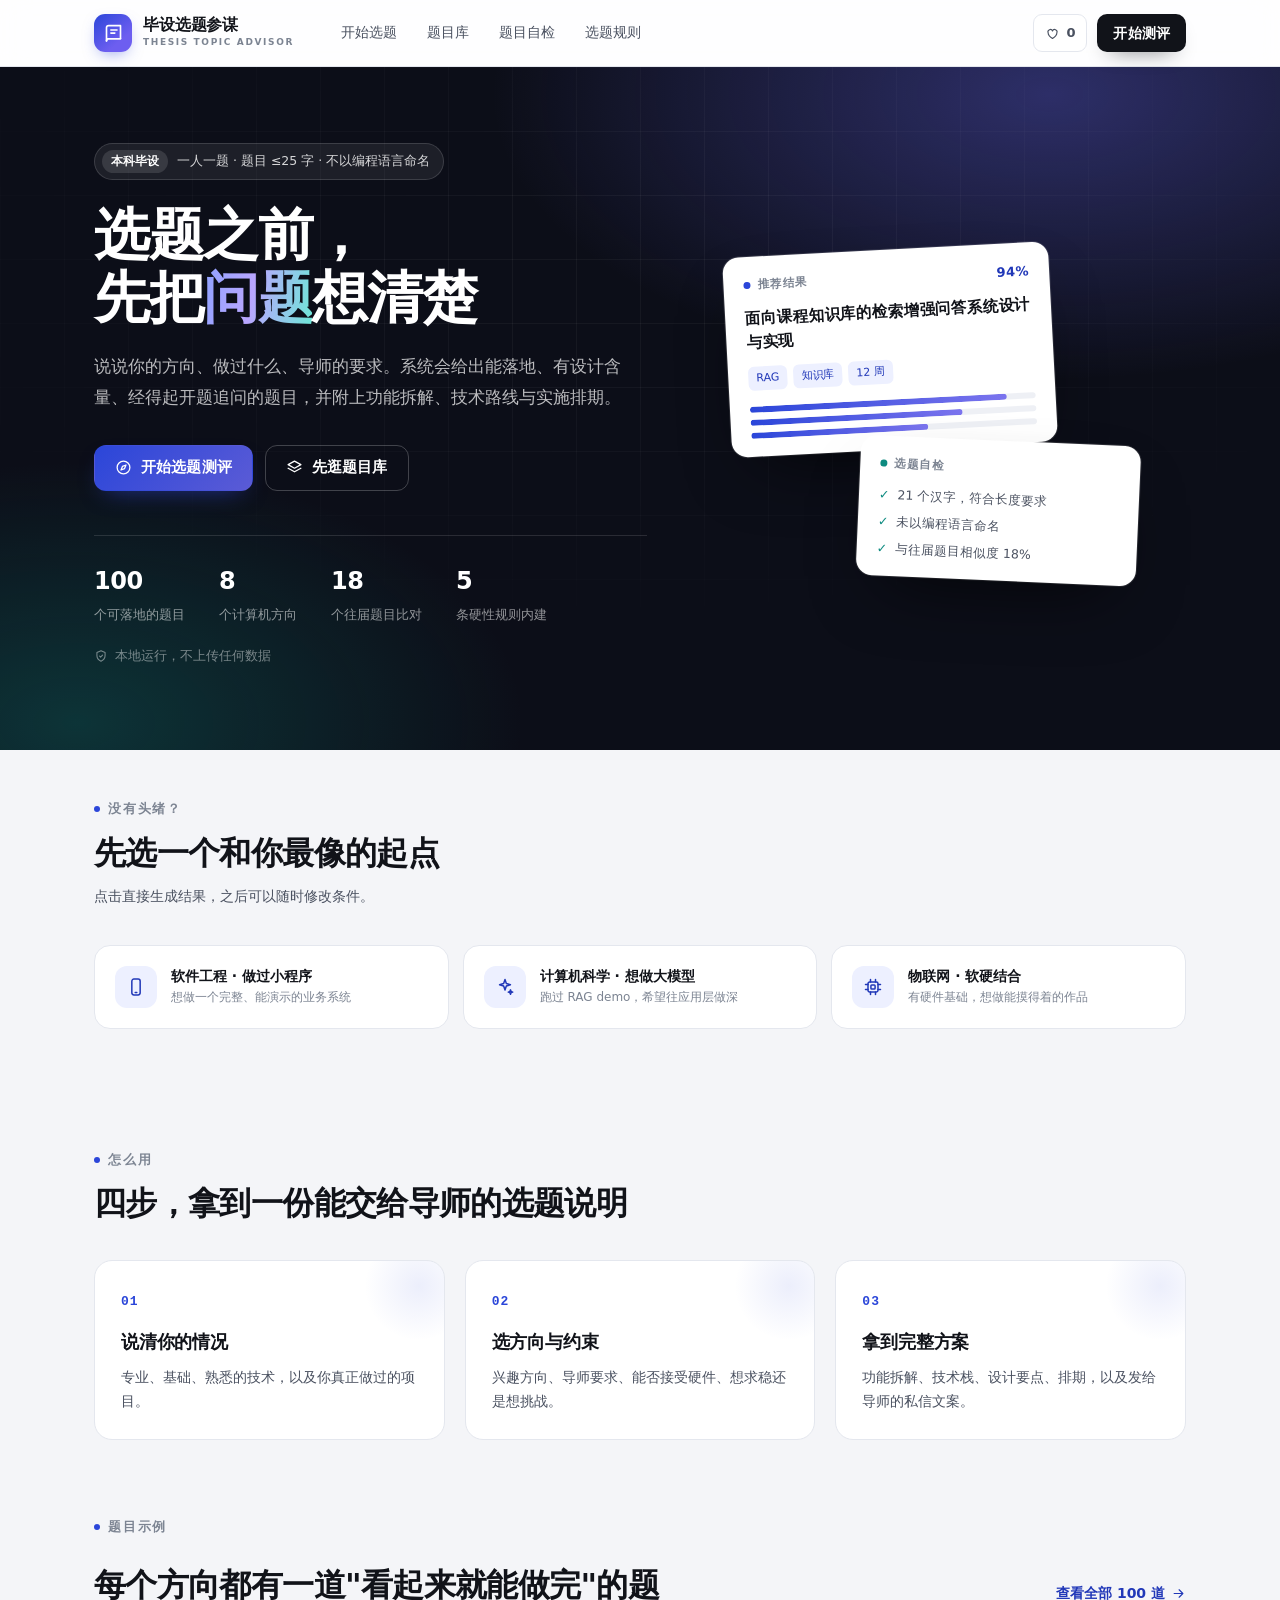
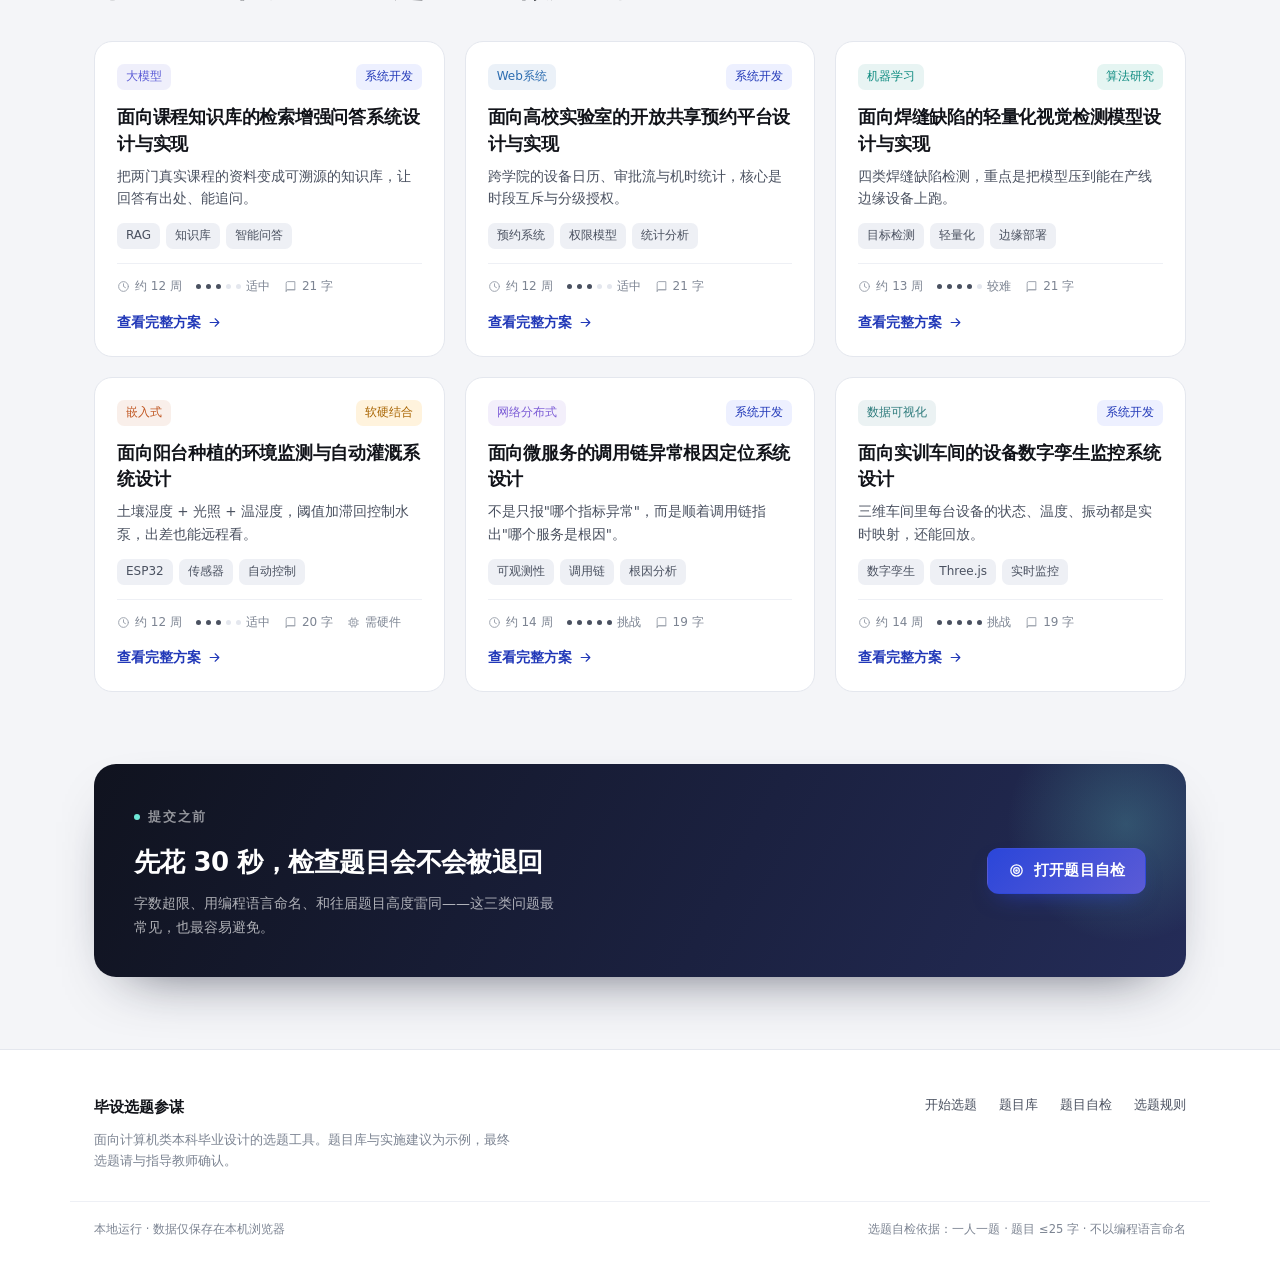
==== index.html @ 9910129a "feat: 毕设选题参谋 — 100 道题库、匹配测评、题目自检与方案导出" ====
<!DOCTYPE html>
<html lang="zh-CN">
<head>
<meta charset="utf-8">
<meta name="viewport" content="width=device-width, initial-scale=1, viewport-fit=cover">
<title>毕设选题参谋 · 计算机类本科毕业设计选题推荐</title>
<meta name="description" content="根据专业基础、兴趣方向和导师约束，为计算机类本科生推荐符合学院规范的毕业设计题目，附功能设计、技术栈、实施计划与导师沟通文案。">
<meta name="theme-color" content="#0d0f1a">
<link rel="icon" href="assets/icon.svg" type="image/svg+xml">
<link rel="manifest" href="manifest.webmanifest">
<link rel="stylesheet" href="assets/style.css">
</head>
<body>
<a class="skip-link" href="#app">跳到主要内容</a>

<header class="nav" id="nav">
  <div class="container nav-inner">
    <a class="brand" href="#/home" aria-label="毕设选题参谋 首页">
      <span class="brand-mark" aria-hidden="true">
        <svg viewBox="0 0 24 24" fill="none" stroke="currentColor" stroke-width="1.9" stroke-linecap="round" stroke-linejoin="round">
          <path d="M4 5.5A2.5 2.5 0 0 1 6.5 3H20v15H6.5A2.5 2.5 0 0 0 4 20.5z"/>
          <path d="M4 20.5A2.5 2.5 0 0 1 6.5 18H20"/>
          <path d="M9 8h7M9 11.5h4.5"/>
        </svg>
      </span>
      <span class="brand-text">
        <strong>毕设选题参谋</strong>
        <small>THESIS TOPIC ADVISOR</small>
      </span>
    </a>

    <nav class="nav-links" aria-label="主导航">
      <a class="nav-link" href="#/match" data-nav="match">开始选题</a>
      <a class="nav-link" href="#/library" data-nav="library">题目库</a>
      <a class="nav-link" href="#/check" data-nav="check">题目自检</a>
      <a class="nav-link" href="#/guide" data-nav="guide">选题规则</a>
    </nav>

    <div class="nav-actions">
      <a class="nav-saved" href="#/saved" data-nav="saved" aria-label="我的收藏">
        <svg viewBox="0 0 24 24" fill="none" stroke="currentColor" stroke-width="1.8" stroke-linecap="round" stroke-linejoin="round" aria-hidden="true"><path d="M12 20s-7-4.4-7-9.3A3.7 3.7 0 0 1 12 8a3.7 3.7 0 0 1 7 2.7C19 15.6 12 20 12 20z"/></svg>
        <span id="saved-count">0</span>
      </a>
      <a class="btn btn-primary btn-sm nav-cta" href="#/match">开始测评</a>
    </div>
  </div>
</header>

<main id="app" tabindex="-1"></main>

<footer class="footer">
  <div class="container footer-inner">
    <div class="footer-brand">
      <strong>毕设选题参谋</strong>
      <p>面向计算机类本科毕业设计的选题工具。题目库与实施建议为示例，最终选题请与指导教师确认。</p>
    </div>
    <div class="footer-links">
      <a href="#/match">开始选题</a>
      <a href="#/library">题目库</a>
      <a href="#/check">题目自检</a>
      <a href="#/guide">选题规则</a>
    </div>
  </div>
  <div class="container footer-bottom">
    <span>本地运行 · 数据仅保存在本机浏览器</span>
    <span>选题自检依据：一人一题 · 题目 ≤25 字 · 不以编程语言命名</span>
  </div>
</footer>

<div id="modal-root"></div>
<div id="toast" class="toast" role="status" aria-live="polite"></div>

<noscript><div class="noscript">需要启用 JavaScript 才能使用选题测评功能。</div></noscript>

<script src="assets/data/core.js"></script>
<script src="assets/data/topics-llm-ai.js"></script>
<script src="assets/data/topics-web-mobile.js"></script>
<script src="assets/data/topics-net-iot.js"></script>
<script src="assets/data/topics-sec-data.js"></script>
<script src="assets/data/topics-llm-ai-2.js"></script>
<script src="assets/data/topics-web-mobile-2.js"></script>
<script src="assets/data/topics-net-iot-2.js"></script>
<script src="assets/data/topics-sec-data-2.js"></script>
<script src="assets/app.js"></script>
</body>
</html>
---- assets/style.css ----
/* =========================================================
   毕设选题参谋 — 视觉样式
   ========================================================= */

:root{
  --bg:#f4f5f8;
  --bg-2:#eceef4;
  --card:#ffffff;
  --ink:#111319;
  --ink-2:#4a5160;
  --ink-3:#7c8492;
  --line:#e4e7ee;
  --line-2:#eef0f5;

  --brand:#2b46d9;
  --brand-2:#5b5bd6;
  --brand-ink:#2138b8;
  --brand-soft:#edf0ff;

  --teal:#0e8b80;
  --teal-soft:#e5f5f2;
  --amber:#a86400;
  --amber-soft:#fff3dd;
  --danger:#bd3a2f;
  --danger-soft:#fdeceb;

  --radius:18px;
  --radius-sm:12px;
  --shadow-sm:0 1px 2px rgba(16,24,40,.05);
  --shadow:0 1px 2px rgba(16,24,40,.04), 0 12px 32px -18px rgba(16,24,40,.28);
  --shadow-lg:0 24px 60px -28px rgba(16,24,40,.42);

  --max:1140px;
  --nav-h:66px;

  --font:"Microsoft YaHei","PingFang SC","Hiragino Sans GB","Source Han Sans SC","Noto Sans CJK SC",system-ui,-apple-system,"Segoe UI",sans-serif;
  --mono:"JetBrains Mono","Cascadia Code",Consolas,"Courier New",monospace;
}

*,*::before,*::after{box-sizing:border-box}
html{-webkit-text-size-adjust:100%}
body{
  margin:0;
  font-family:var(--font);
  font-size:16px;
  line-height:1.65;
  color:var(--ink);
  background:var(--bg);
  -webkit-font-smoothing:antialiased;
}
body.modal-open{overflow:hidden}
h1,h2,h3,h4,p,ul,ol,figure{margin:0}
ul,ol{padding:0;list-style:none}
a{color:inherit;text-decoration:none}
button,input,select,textarea{font:inherit;color:inherit}
button{cursor:pointer;background:none;border:0;padding:0}
img,svg{display:block}
::selection{background:#c9d2ff;color:#101432}

.container{width:100%;max-width:var(--max);margin:0 auto;padding:0 24px}
.skip-link{
  position:absolute;left:-9999px;top:0;z-index:200;
  background:var(--ink);color:#fff;padding:10px 16px;border-radius:0 0 10px 0;
}
.skip-link:focus{left:0}
:focus-visible{outline:2px solid var(--brand);outline-offset:3px;border-radius:6px}

/* ---------- 文本与通用块 ---------- */
.eyebrow{
  display:inline-flex;align-items:center;gap:8px;
  font-size:12.5px;font-weight:600;letter-spacing:.14em;text-transform:uppercase;
  color:var(--ink-3);
}
.eyebrow .dot{width:6px;height:6px;border-radius:50%;background:var(--brand)}
h1.display{
  font-size:clamp(34px,4.6vw,56px);
  line-height:1.12;letter-spacing:-.025em;font-weight:800;
}
h2.section-title{
  font-size:clamp(24px,2.6vw,32px);
  line-height:1.24;letter-spacing:-.02em;font-weight:750;
}
.lead{font-size:17px;line-height:1.75;color:var(--ink-2)}
.muted{color:var(--ink-3)}
.small{font-size:13.5px}
.tnum{font-variant-numeric:tabular-nums}

.section{padding:72px 0}
.section.tight{padding:44px 0}
.section-head{max-width:680px;margin-bottom:36px}
.section-head .eyebrow{margin-bottom:14px}
.section-head .lead{margin-top:12px}
.section-head.center{max-width:720px;margin-left:auto;margin-right:auto;text-align:center}

/* ---------- 导航 ---------- */
.nav{
  position:sticky;top:0;z-index:100;
  background:rgba(255,255,255,.86);
  backdrop-filter:saturate(180%) blur(14px);
  -webkit-backdrop-filter:saturate(180%) blur(14px);
  border-bottom:1px solid var(--line);
}
.nav-inner{height:var(--nav-h);display:flex;align-items:center;gap:28px}
.brand{display:flex;align-items:center;gap:11px;flex:none}
.brand-mark{
  width:38px;height:38px;border-radius:11px;display:grid;place-items:center;
  background:linear-gradient(140deg,#2b46d9,#6d5ef0 70%);color:#fff;
  box-shadow:0 6px 16px -6px rgba(43,70,217,.55);
}
.brand-mark svg{width:21px;height:21px}
.brand-text strong{display:block;font-size:15.5px;letter-spacing:-.01em;line-height:1.2}
.brand-text small{display:block;font-size:9px;letter-spacing:.18em;color:var(--ink-3);font-weight:600}
.nav-links{display:flex;align-items:center;gap:4px;margin-left:6px}
.nav-link{
  padding:8px 13px;border-radius:9px;font-size:14px;font-weight:500;color:var(--ink-2);
  transition:background .18s,color .18s;
}
.nav-link:hover{background:var(--line-2);color:var(--ink)}
.nav-link.active{color:var(--brand-ink);background:var(--brand-soft);font-weight:600}
.nav-actions{margin-left:auto;display:flex;align-items:center;gap:10px}
.nav-saved{
  display:inline-flex;align-items:center;gap:6px;padding:7px 11px;border-radius:9px;
  font-size:13px;color:var(--ink-2);border:1px solid var(--line);background:#fff;
}
.nav-saved svg{width:15px;height:15px}
.nav-saved:hover{border-color:#cfd5e2;color:var(--ink)}
.nav-saved #saved-count{font-weight:600;font-variant-numeric:tabular-nums}

/* ---------- 按钮 ---------- */
.btn{
  display:inline-flex;align-items:center;justify-content:center;gap:9px;
  height:46px;padding:0 20px;border-radius:12px;
  font-size:14.5px;font-weight:600;letter-spacing:.01em;
  transition:transform .16s,box-shadow .2s,background .2s,border-color .2s,color .2s;
  white-space:nowrap;border:1px solid transparent;
}
.btn svg{width:17px;height:17px;flex:none}
.btn-primary{background:var(--ink);color:#fff;box-shadow:0 10px 22px -14px rgba(17,19,25,.9)}
.btn-primary:hover{background:#000;transform:translateY(-1px);box-shadow:0 14px 26px -14px rgba(17,19,25,.85)}
.btn-brand{background:linear-gradient(135deg,#2b46d9,#5b5bd6);color:#fff;box-shadow:0 10px 24px -12px rgba(43,70,217,.7)}
.btn-brand:hover{transform:translateY(-1px);box-shadow:0 16px 30px -14px rgba(43,70,217,.75)}
.btn-ghost{background:#fff;border-color:var(--line);color:var(--ink)}
.btn-ghost:hover{border-color:#c9cfdd;box-shadow:var(--shadow-sm)}
.btn-quiet{background:var(--line-2);color:var(--ink-2)}
.btn-quiet:hover{background:#e3e6ee;color:var(--ink)}
.btn-sm{height:38px;padding:0 15px;font-size:13.5px;border-radius:10px}
.btn-block{width:100%}
.btn[disabled]{opacity:.45;pointer-events:none}
.btn-on-dark{background:rgba(255,255,255,.1);color:#fff;border-color:rgba(255,255,255,.2)}
.btn-on-dark:hover{background:rgba(255,255,255,.18)}

.link-arrow{display:inline-flex;align-items:center;gap:6px;font-size:14px;font-weight:600;color:var(--brand-ink)}
.link-arrow svg{width:15px;height:15px;transition:transform .18s}
.link-arrow:hover svg{transform:translateX(3px)}

/* ---------- 标签 / 徽章 ---------- */
.tag{
  display:inline-flex;align-items:center;gap:5px;
  padding:3px 9px;border-radius:7px;font-size:12px;font-weight:500;
  background:var(--line-2);color:var(--ink-2);white-space:nowrap;
}
.tag-brand{background:var(--brand-soft);color:var(--brand-ink)}
.tag-teal{background:var(--teal-soft);color:var(--teal)}
.tag-amber{background:var(--amber-soft);color:var(--amber)}
.tag-danger{background:var(--danger-soft);color:var(--danger)}
.tag-outline{background:#fff;border:1px solid var(--line);color:var(--ink-2)}
.tag-lg{padding:5px 11px;font-size:12.5px;border-radius:8px}

.chip{
  display:inline-flex;align-items:center;gap:7px;
  padding:9px 14px;border-radius:11px;border:1px solid var(--line);
  background:#fff;font-size:14px;color:var(--ink-2);
  transition:all .16s;cursor:pointer;user-select:none;
}
.chip:hover{border-color:#c4cbdb;color:var(--ink);transform:translateY(-1px)}
.chip.active{border-color:var(--brand);background:var(--brand-soft);color:var(--brand-ink);font-weight:600;box-shadow:0 0 0 3px rgba(43,70,217,.08)}
.chip .mini{font-size:11.5px;color:var(--ink-3);font-weight:400}
.chip.active .mini{color:var(--brand-2)}
.chips{display:flex;flex-wrap:wrap;gap:9px}

/* ---------- 首页 Hero ---------- */
.hero{
  position:relative;overflow:hidden;color:#fff;
  background:
    radial-gradient(900px 460px at 82% 4%,rgba(91,91,214,.42),transparent 62%),
    radial-gradient(720px 420px at 6% 96%,rgba(14,139,128,.30),transparent 62%),
    #0c0e18;
  padding:76px 0 84px;
}
.hero::before{
  content:"";position:absolute;inset:0;pointer-events:none;
  background-image:linear-gradient(rgba(255,255,255,.045) 1px,transparent 1px),linear-gradient(90deg,rgba(255,255,255,.045) 1px,transparent 1px);
  background-size:64px 64px;
  mask-image:radial-gradient(ellipse 80% 70% at 50% 30%,#000 20%,transparent 78%);
  -webkit-mask-image:radial-gradient(ellipse 80% 70% at 50% 30%,#000 20%,transparent 78%);
}
.hero .container{position:relative;z-index:1}
.hero-grid{display:grid;grid-template-columns:1.06fr .94fr;gap:48px;align-items:center}
.hero-badge{
  display:inline-flex;align-items:center;gap:9px;
  padding:6px 13px 6px 7px;border-radius:999px;
  background:rgba(255,255,255,.07);border:1px solid rgba(255,255,255,.14);
  font-size:12.5px;color:rgba(255,255,255,.82);margin-bottom:24px;
}
.hero-badge b{
  display:inline-flex;align-items:center;gap:5px;
  background:rgba(255,255,255,.12);border-radius:999px;padding:2px 9px;
  font-size:11.5px;font-weight:600;color:#fff;
}
.hero h1{color:#fff;max-width:14em}
.hero h1 .grad{
  background:linear-gradient(100deg,#8fa2ff,#b9a6ff 45%,#6ee7d7);
  -webkit-background-clip:text;background-clip:text;color:transparent;
}
.hero-sub{margin-top:22px;font-size:17px;line-height:1.8;color:rgba(255,255,255,.72);max-width:33em}
.hero-actions{display:flex;flex-wrap:wrap;gap:12px;margin-top:32px}
.hero-actions .btn-ghost{background:transparent;border-color:rgba(255,255,255,.22);color:#fff}
.hero-actions .btn-ghost:hover{background:rgba(255,255,255,.08);border-color:rgba(255,255,255,.34)}
.hero-stats{
  display:flex;flex-wrap:wrap;gap:34px;margin-top:44px;
  padding-top:26px;border-top:1px solid rgba(255,255,255,.12);
}
.hero-stat b{display:block;font-size:24px;font-weight:750;letter-spacing:-.02em;font-variant-numeric:tabular-nums}
.hero-stat span{font-size:12.5px;color:rgba(255,255,255,.55)}
.hero-note{margin-top:18px;font-size:12.5px;color:rgba(255,255,255,.45);display:flex;align-items:center;gap:7px}
.hero-note svg{width:14px;height:14px}

/* Hero 右侧浮动卡 */
.hero-art{position:relative;min-height:400px;display:flex;align-items:center;justify-content:center}
.float-card{
  position:absolute;background:#fff;color:var(--ink);border-radius:16px;
  box-shadow:0 30px 70px -30px rgba(0,0,0,.75),0 0 0 1px rgba(255,255,255,.12);
  padding:18px 20px;
}
.fc-1{width:326px;transform:rotate(-3deg) translate(-48px,-58px);animation:floatA 9s ease-in-out infinite}
.fc-2{width:280px;transform:rotate(2.5deg) translate(62px,104px);animation:floatB 11s ease-in-out infinite}
.fc-head{display:flex;align-items:center;gap:7px;font-size:11.5px;color:var(--ink-3);font-weight:600;letter-spacing:.04em}
.fc-head .dot{width:7px;height:7px;border-radius:50%;background:var(--brand)}
.fc-head .dot.teal{background:var(--teal)}
.fc-head b{margin-left:auto;color:var(--brand-ink);font-size:13px}
.fc-title{margin-top:12px;font-size:15.5px;font-weight:700;line-height:1.5;letter-spacing:-.01em}
.fc-tags{display:flex;gap:6px;margin-top:12px}
.fc-tags span{font-size:11px;padding:3px 8px;border-radius:6px;background:var(--brand-soft);color:var(--brand-ink);font-weight:500}
.fc-bars{display:flex;flex-direction:column;gap:7px;margin-top:16px}
.fc-bars i{display:block;height:6px;border-radius:99px;background:var(--line-2);position:relative;overflow:hidden}
.fc-bars i::after{content:"";position:absolute;inset:0;width:var(--w);border-radius:99px;background:linear-gradient(90deg,#2b46d9,#7b74ee)}
.fc-checks{display:flex;flex-direction:column;gap:9px;margin-top:13px;font-size:12.5px;color:var(--ink-2)}
.fc-checks li{display:flex;gap:8px;align-items:flex-start;line-height:1.45}
.fc-checks li::before{content:"✓";color:var(--teal);font-weight:800;flex:none}
@keyframes floatA{0%,100%{transform:rotate(-3deg) translate(-48px,-58px)}50%{transform:rotate(-2deg) translate(-48px,-68px)}}
@keyframes floatB{0%,100%{transform:rotate(2.5deg) translate(62px,104px)}50%{transform:rotate(1.6deg) translate(62px,94px)}}

/* ---------- 首页三步 ---------- */
.steps-3{display:grid;grid-template-columns:repeat(3,1fr);gap:20px}
.step-card{
  background:var(--card);border:1px solid var(--line);border-radius:var(--radius);
  padding:26px;position:relative;overflow:hidden;
}
.step-num{
  font-family:var(--mono);font-size:13px;font-weight:700;color:var(--brand);
  letter-spacing:.08em;
}
.step-card h3{margin-top:14px;font-size:18px;letter-spacing:-.01em}
.step-card p{margin-top:9px;font-size:14px;color:var(--ink-2);line-height:1.7}
.step-card::after{
  content:"";position:absolute;right:-30px;top:-30px;width:110px;height:110px;border-radius:50%;
  background:radial-gradient(circle,rgba(43,70,217,.09),transparent 70%);
}

/* ---------- 题目卡 ---------- */
.grid{display:grid;gap:20px}
.grid-2{grid-template-columns:repeat(2,1fr)}
.grid-3{grid-template-columns:repeat(3,1fr)}
.grid-4{grid-template-columns:repeat(4,1fr)}

.topic-card{
  background:var(--card);border:1px solid var(--line);border-radius:var(--radius);
  padding:22px;display:flex;flex-direction:column;gap:0;
  transition:transform .2s,box-shadow .22s,border-color .22s;position:relative;
}
.topic-card:hover{transform:translateY(-3px);box-shadow:var(--shadow);border-color:#d3d9e6}
.tc-top{display:flex;align-items:center;gap:8px;margin-bottom:14px}
.tc-top .spacer{margin-left:auto}
.match-ring{position:relative;width:46px;height:46px;flex:none}
.match-ring svg{width:46px;height:46px;transform:rotate(-90deg)}
.match-ring .track{fill:none;stroke:var(--line);stroke-width:4}
.match-ring .bar{fill:none;stroke:url(#ringGrad);stroke-width:4;stroke-linecap:round;transition:stroke-dashoffset .8s ease}
.match-ring b{
  position:absolute;inset:0;display:grid;place-items:center;
  font-size:12px;font-weight:750;color:var(--brand-ink);font-variant-numeric:tabular-nums;
}
.match-ring.small{width:38px;height:38px}
.match-ring.small svg{width:38px;height:38px}
.match-ring.small b{font-size:10.5px}
.tc-title{font-size:17.5px;line-height:1.5;font-weight:700;letter-spacing:-.012em;margin-bottom:8px}
.tc-title a:hover{color:var(--brand-ink)}
.tc-desc{font-size:13.5px;color:var(--ink-2);line-height:1.65;margin-bottom:14px;display:-webkit-box;-webkit-line-clamp:2;-webkit-box-orient:vertical;overflow:hidden}
.tc-tags{display:flex;flex-wrap:wrap;gap:6px;margin-bottom:14px}
.tc-meta{
  display:flex;flex-wrap:wrap;align-items:center;gap:14px;
  padding-top:13px;border-top:1px solid var(--line-2);
  font-size:12px;color:var(--ink-3);margin-top:auto;
}
.tc-meta span{display:inline-flex;align-items:center;gap:5px}
.tc-meta svg{width:13px;height:13px;opacity:.75}
.tc-reasons{margin:12px 0 14px;display:flex;flex-direction:column;gap:6px}
.tc-reasons li{position:relative;padding-left:15px;font-size:12.5px;color:var(--ink-2);line-height:1.55}
.tc-reasons li::before{content:"";position:absolute;left:0;top:7px;width:5px;height:5px;border-radius:50%;background:var(--brand-2)}
.tc-foot{display:flex;align-items:center;gap:10px;margin-top:14px}
.tc-foot .spacer{margin-left:auto}
.mini-action{display:inline-flex;align-items:center;gap:5px;font-size:12.5px;color:var(--ink-3);padding:4px 6px;border-radius:7px;transition:all .16s}
.mini-action:hover{color:var(--brand-ink);background:var(--brand-soft)}
.mini-action svg{width:14px;height:14px}

/* 难度点 */
.dots{display:inline-flex;gap:3px;vertical-align:middle}
.dots i{width:5px;height:5px;border-radius:50%;background:var(--line);display:block}
.dots i.on{background:var(--ink-2)}
.dots.lg i{width:7px;height:7px}

/* ---------- 表单 ---------- */
.field{margin-bottom:26px}
.field:last-child{margin-bottom:0}
.label{display:flex;align-items:baseline;gap:10px;font-size:14.5px;font-weight:650;margin-bottom:9px;letter-spacing:-.005em}
.label .req{font-size:11.5px;font-weight:500;color:var(--danger);background:var(--danger-soft);padding:1px 7px;border-radius:5px}
.label .opt{font-size:11.5px;font-weight:500;color:var(--ink-3);background:var(--line-2);padding:1px 7px;border-radius:5px}
.hint{font-size:12.5px;color:var(--ink-3);line-height:1.6;margin-top:7px}
.input,.textarea,.select{
  width:100%;background:#fff;border:1px solid var(--line);border-radius:11px;
  padding:12px 14px;font-size:14.5px;transition:border-color .16s,box-shadow .16s;
}
.input:focus,.textarea:focus,.select:focus{
  outline:none;border-color:var(--brand);box-shadow:0 0 0 3px rgba(43,70,217,.12);
}
.textarea{min-height:96px;resize:vertical;line-height:1.65}
.select{appearance:none;background-image:url("data:image/svg+xml,%3Csvg xmlns='http://www.w3.org/2000/svg' width='16' height='16' fill='none' stroke='%237c8492' stroke-width='2' stroke-linecap='round'%3E%3Cpath d='M4 6l4 4 4-4'/%3E%3C/svg%3E");background-repeat:no-repeat;background-position:right 13px center;padding-right:38px}
.row-2{display:grid;grid-template-columns:1fr 1fr;gap:14px}
.segmented{display:grid;grid-template-columns:repeat(3,1fr);gap:9px}
.seg{
  border:1px solid var(--line);border-radius:12px;padding:15px 14px;background:#fff;
  text-align:left;transition:all .16s;position:relative;
}
.seg:hover{border-color:#c4cbdb}
.seg strong{display:block;font-size:14px;font-weight:650;margin-bottom:3px}
.seg span{font-size:12px;color:var(--ink-3);line-height:1.5;display:block}
.seg.active{border-color:var(--brand);background:var(--brand-soft);box-shadow:0 0 0 3px rgba(43,70,217,.08)}
.seg.active strong{color:var(--brand-ink)}
.seg.active span{color:var(--brand-2)}
.seg .tick{position:absolute;top:11px;right:11px;width:15px;height:15px;opacity:0;color:var(--brand)}
.seg.active .tick{opacity:1}

/* ---------- 测评向导 ---------- */
.wizard{
  display:grid;grid-template-columns:264px 1fr;gap:44px;align-items:start;
  padding-top:48px;padding-bottom:88px;
}
.rail{position:sticky;top:calc(var(--nav-h) + 28px)}
.rail-title{font-size:12px;letter-spacing:.14em;color:var(--ink-3);font-weight:700;margin-bottom:18px}
.rail-item{display:flex;gap:13px;padding:11px 0;position:relative;color:var(--ink-3)}
.rail-item:not(:last-child)::after{
  content:"";position:absolute;left:13px;top:38px;bottom:-2px;width:1.5px;background:var(--line);
}
.rail-item.done:not(:last-child)::after{background:#b9c2f5}
.rail-num{
  width:27px;height:27px;border-radius:50%;flex:none;display:grid;place-items:center;
  font-size:12px;font-weight:700;background:#fff;border:1.5px solid var(--line);color:var(--ink-3);
  position:relative;z-index:1;font-variant-numeric:tabular-nums;
}
.rail-item.active .rail-num{background:var(--brand);border-color:var(--brand);color:#fff;box-shadow:0 0 0 4px rgba(43,70,217,.13)}
.rail-item.done .rail-num{background:#e9ecfd;border-color:#c3cbf7;color:var(--brand-ink)}
.rail-txt strong{display:block;font-size:13.5px;font-weight:600;line-height:1.4}
.rail-txt span{font-size:11.5px;color:var(--ink-3);display:block;margin-top:1px}
.rail-item.active .rail-txt strong{color:var(--ink)}
.rail-item.done .rail-txt strong{color:var(--ink-2)}

.wizard-main{min-width:0}
.wizard-head{margin-bottom:30px}
.wizard-head .eyebrow{margin-bottom:10px}
.wizard-head h1{font-size:clamp(26px,3vw,34px);line-height:1.25;letter-spacing:-.02em;font-weight:780;margin-bottom:8px}
.wizard-head p{color:var(--ink-2);font-size:14.5px}
.progress{height:4px;border-radius:99px;background:var(--line);overflow:hidden;margin-bottom:34px}
.progress i{display:block;height:100%;background:linear-gradient(90deg,#2b46d9,#7b74ee);border-radius:99px;transition:width .35s ease}
.panel{background:var(--card);border:1px solid var(--line);border-radius:20px;padding:30px 32px 32px}
.wizard-foot{display:flex;align-items:center;gap:12px;margin-top:26px}
.wizard-foot .spacer{margin-left:auto}
.form-error{color:var(--danger);font-size:13px;margin-top:14px;display:none;align-items:center;gap:7px}
.form-error.show{display:flex}
.form-error svg{width:15px;height:15px}

/* ---------- 结果页 ---------- */
.page-head{padding:44px 0 26px}
.page-head h1{font-size:clamp(26px,3.4vw,36px);letter-spacing:-.025em;font-weight:780;line-height:1.25}
.page-head p{color:var(--ink-2);margin-top:10px;font-size:15px;max-width:66ch}
.profile-bar{
  display:flex;flex-wrap:wrap;align-items:center;gap:8px;
  margin-top:18px;
}
.profile-bar .tag{background:#fff;border:1px solid var(--line);padding:5px 10px;font-size:12.5px}
.toolbar{
  display:flex;flex-wrap:wrap;align-items:center;gap:10px;
  padding:16px 0 22px;border-bottom:1px solid var(--line);margin-bottom:26px;
}
.toolbar .spacer{margin-left:auto}
.filter-btn{
  padding:7px 13px;border-radius:9px;font-size:13px;color:var(--ink-2);
  border:1px solid transparent;transition:all .16s;
}
.filter-btn:hover{background:#fff;border-color:var(--line)}
.filter-btn.active{background:var(--ink);color:#fff;font-weight:600}
.result-grid{display:grid;grid-template-columns:repeat(2,1fr);gap:18px}
.empty{
  text-align:center;padding:70px 20px;background:#fff;border:1px dashed var(--line);border-radius:18px;
}
.empty h3{font-size:17px;margin-bottom:8px}
.empty p{color:var(--ink-3);font-size:14px;margin-bottom:20px}

/* ---------- 详情页 ---------- */
.detail{padding-top:32px;padding-bottom:88px}
.crumbs{display:flex;align-items:center;gap:8px;font-size:12.5px;color:var(--ink-3);margin-bottom:20px}
.crumbs a:hover{color:var(--ink)}
.crumbs svg{width:13px;height:13px}
.detail-head{display:flex;align-items:flex-start;gap:20px;flex-wrap:wrap}
.detail-head h1{font-size:clamp(24px,3.2vw,34px);line-height:1.35;letter-spacing:-.02em;font-weight:780;max-width:22em}
.detail-meta{display:flex;flex-wrap:wrap;gap:16px;margin-top:16px;font-size:13px;color:var(--ink-2)}
.detail-meta span{display:inline-flex;align-items:center;gap:6px}
.detail-meta svg{width:14px;height:14px;color:var(--ink-3)}
.detail-grid{display:grid;grid-template-columns:minmax(0,1fr) 320px;gap:40px;margin-top:36px;align-items:start}
.detail-main{min-width:0;display:flex;flex-direction:column;gap:34px}
.d-block h2{
  font-size:13px;letter-spacing:.12em;font-weight:700;color:#646d7d;
  text-transform:uppercase;margin-bottom:14px;display:flex;align-items:center;gap:10px;
}
.d-block h2::after{content:"";height:1px;flex:1;background:var(--line)}
.d-block p{font-size:15px;line-height:1.8;color:var(--ink-2)}
.feature-list{display:grid;grid-template-columns:1fr 1fr;gap:12px}
.feature{
  background:#fff;border:1px solid var(--line);border-radius:14px;padding:17px 18px;
}
.feature b{display:flex;align-items:center;gap:9px;font-size:14.5px;font-weight:650;margin-bottom:6px}
.feature .n{
  width:20px;height:20px;border-radius:6px;background:var(--brand-soft);color:var(--brand-ink);
  display:grid;place-items:center;font-size:11px;font-weight:700;flex:none;font-family:var(--mono);
}
.feature p{font-size:13px;line-height:1.65;color:var(--ink-3)}
.stack{display:flex;flex-wrap:wrap;gap:8px;margin-bottom:16px}
.stack span{background:#fff;border:1px solid var(--line);padding:5px 11px;border-radius:8px;font-size:12.5px;color:var(--ink-2)}
.arch-box{background:#fff;border:1px solid var(--line);border-left:3px solid var(--brand);border-radius:0 14px 14px 0;padding:18px 20px}
.design-list{display:flex;flex-direction:column;gap:10px}
.design-list li{
  display:flex;gap:11px;background:#fff;border:1px solid var(--line);border-radius:12px;padding:14px 16px;
  font-size:14px;line-height:1.65;color:var(--ink-2);
}
.design-list li .k{
  font-family:var(--mono);font-size:11px;color:var(--brand);font-weight:700;flex:none;padding-top:3px;
}
.timeline{position:relative;display:flex;flex-direction:column;gap:0}
.tl-item{display:grid;grid-template-columns:104px 1fr;gap:18px;padding-bottom:20px;position:relative}
.tl-item:not(:last-child) .tl-body::after{content:"";position:absolute;left:-1px;top:21px;bottom:-20px;width:2px;background:#d9dfeb}
.tl-week{font-family:var(--mono);font-size:11.5px;color:var(--ink-3);padding-top:3px;text-align:right;letter-spacing:-.02em}
.tl-body{position:relative;padding-left:22px}
.tl-body::before{
  content:"";position:absolute;left:-4px;top:8px;width:9px;height:9px;border-radius:50%;
  background:#fff;border:2px solid var(--brand-2);z-index:1;
}
.tl-body b{display:block;font-size:14px;font-weight:650;margin-bottom:3px}
.tl-body p{font-size:13px;color:var(--ink-3);line-height:1.6}
.compare-box{background:linear-gradient(160deg,#f7f8ff,#fff);border:1px solid #dfe3f7;border-radius:16px;padding:20px 22px;font-size:14.5px;line-height:1.8;color:var(--ink-2)}
.risk-list{display:flex;flex-direction:column;gap:8px}
.risk-list li{position:relative;padding-left:20px;font-size:14px;line-height:1.7;color:var(--ink-2)}
.plain-list{display:flex;flex-direction:column;gap:9px}
.plain-list li{position:relative;padding-left:16px;font-size:14px;line-height:1.72;color:var(--ink-2)}
.plain-list li::before{content:"";position:absolute;left:0;top:10px;width:6px;height:6px;border-radius:2px;background:var(--brand-2);opacity:.55}
.risk-list li::before{content:"!";position:absolute;left:0;top:1px;width:14px;height:14px;border-radius:50%;background:var(--amber-soft);color:var(--amber);font-size:10px;font-weight:800;display:grid;place-items:center}

.aside{position:sticky;top:calc(var(--nav-h) + 24px);display:flex;flex-direction:column;gap:14px}
.aside-card{background:#fff;border:1px solid var(--line);border-radius:16px;padding:20px}
.aside-card h3{font-size:12px;letter-spacing:.12em;color:var(--ink-3);font-weight:700;text-transform:uppercase;margin-bottom:14px}
.kv{display:flex;justify-content:space-between;gap:12px;padding:7px 0;font-size:13.5px;border-bottom:1px dashed var(--line-2)}
.kv:last-of-type{border-bottom:0}
.kv span{color:var(--ink-3)}
.kv b{font-weight:600;text-align:right}
.aside-actions{display:flex;flex-direction:column;gap:8px;margin-top:16px}
.selfcheck{display:flex;flex-direction:column;gap:8px}
.selfcheck li{display:flex;align-items:flex-start;gap:8px;font-size:12.5px;color:var(--ink-2);line-height:1.5}
.selfcheck .ok{color:var(--teal);font-weight:800;flex:none}
.selfcheck .warn{color:var(--amber);font-weight:800;flex:none}
.related{margin-top:56px}
.related-head{display:flex;align-items:baseline;justify-content:space-between;margin-bottom:18px}

/* ---------- 题目库 ---------- */
.lib-toolbar{display:flex;flex-direction:column;gap:14px;margin-bottom:24px}
.search-wrap{position:relative}
.search-wrap svg{position:absolute;left:14px;top:50%;transform:translateY(-50%);width:17px;height:17px;color:var(--ink-3)}
.search-input{
  width:100%;height:48px;border-radius:12px;border:1px solid var(--line);background:#fff;
  padding:0 16px 0 42px;font-size:14.5px;
}
.search-input:focus{outline:none;border-color:var(--brand);box-shadow:0 0 0 3px rgba(43,70,217,.12)}
.lib-filters{display:flex;flex-wrap:wrap;gap:8px;align-items:center}
.lib-filters .filter-btn{border-color:var(--line);background:#fff}
.lib-filters .filter-btn.active{background:var(--ink);border-color:var(--ink);color:#fff}
.lib-count{font-size:13px;color:var(--ink-3);margin-left:auto}
.lib-grid{display:grid;grid-template-columns:repeat(3,1fr);gap:16px}
.lib-card{background:#fff;border:1px solid var(--line);border-radius:15px;padding:18px;transition:all .18s;display:flex;flex-direction:column}
.lib-card:hover{transform:translateY(-2px);box-shadow:var(--shadow);border-color:#d3d9e6}
.lib-card h3{font-size:15px;line-height:1.55;font-weight:650;letter-spacing:-.005em;margin-bottom:9px}
.lib-card .lc-meta{display:flex;align-items:center;flex-wrap:nowrap;gap:10px;font-size:11.5px;color:var(--ink-3);margin-top:auto;padding-top:12px;white-space:nowrap}
.lib-card .lc-meta > span{display:inline-flex;align-items:center;gap:4px;flex:none;white-space:nowrap}
.lib-card .lc-meta svg{width:13px;height:13px;flex:none;opacity:.8}

/* ---------- 自检 ---------- */
.checker{background:#fff;border:1px solid var(--line);border-radius:18px;padding:26px}
.checker-input{
  width:100%;border:1px solid var(--line);border-radius:12px;padding:15px 16px;font-size:17px;
  line-height:1.6;letter-spacing:.01em;background:#fbfbfd;
}
.checker-input:focus{outline:none;border-color:var(--brand);background:#fff;box-shadow:0 0 0 3px rgba(43,70,217,.1)}
.checker-meta{display:flex;align-items:center;gap:12px;margin-top:10px;font-size:12.5px;color:var(--ink-3)}
.counter{font-variant-numeric:tabular-nums;font-weight:650;color:var(--ink-2)}
.counter.over{color:var(--danger)}
.check-list{display:flex;flex-direction:column;gap:0;margin-top:8px}
.check-row{display:flex;gap:14px;padding:16px 0;border-bottom:1px solid var(--line-2);align-items:flex-start}
.check-row:last-child{border-bottom:0}
.verdict{
  width:24px;height:24px;border-radius:50%;flex:none;display:grid;place-items:center;
  font-size:12px;font-weight:800;margin-top:1px;
}
.verdict.ok{background:var(--teal-soft);color:var(--teal)}
.verdict.warn{background:var(--amber-soft);color:var(--amber)}
.verdict.bad{background:var(--danger-soft);color:var(--danger)}
.verdict.idle{background:var(--line-2);color:var(--ink-3)}
.check-txt b{display:block;font-size:14px;font-weight:650;margin-bottom:3px}
.check-txt p{font-size:13px;color:var(--ink-3);line-height:1.6}
.check-txt p em{font-style:normal;color:var(--ink-2);font-weight:600}
.sim-wrap{margin-top:26px}
.sim-item{display:grid;grid-template-columns:1fr auto;gap:6px 14px;padding:12px 0;border-bottom:1px dashed var(--line-2)}
.sim-item:last-child{border-bottom:0}
.sim-title{font-size:13.5px;color:var(--ink-2);line-height:1.55}
.sim-pct{font-size:13px;font-weight:700;font-variant-numeric:tabular-nums}
.sim-bar{grid-column:1/-1;height:5px;border-radius:99px;background:var(--line-2);overflow:hidden}
.sim-bar i{display:block;height:100%;border-radius:99px;background:var(--ink-3)}
.sim-bar.high i{background:var(--danger)}
.sim-bar.mid i{background:#d99b2b}
.check-side{display:flex;flex-direction:column;gap:14px}
.tip-card{background:#fff;border:1px solid var(--line);border-radius:14px;padding:18px}
.tip-card h4{font-size:13.5px;margin-bottom:8px}
.tip-card ul{display:flex;flex-direction:column;gap:7px}
.tip-card li{font-size:12.5px;color:var(--ink-3);line-height:1.6;padding-left:13px;position:relative}
.tip-card li::before{content:"";position:absolute;left:0;top:8px;width:4px;height:4px;border-radius:50%;background:var(--line)}
.tip-card li b{color:var(--ink-2);font-weight:600}

/* ---------- 规则页 ---------- */
.rule-card{
  background:#fff;border:1px solid var(--line);border-radius:16px;padding:24px;
  display:grid;grid-template-columns:44px 1fr;gap:18px;
}
.rule-num{
  width:44px;height:44px;border-radius:12px;background:var(--brand-soft);color:var(--brand-ink);
  display:grid;place-items:center;font-family:var(--mono);font-size:15px;font-weight:700;
}
.rule-card h3{font-size:16.5px;margin-bottom:6px;letter-spacing:-.01em}
.rule-card .quote{font-size:13px;color:var(--ink-3);background:var(--bg);border-radius:8px;padding:8px 12px;margin:10px 0 14px;line-height:1.65}
.rule-card ul{display:flex;flex-direction:column;gap:7px}
.rule-card li{font-size:13.5px;color:var(--ink-2);line-height:1.65;padding-left:16px;position:relative}
.rule-card li::before{content:"";position:absolute;left:0;top:8px;width:6px;height:6px;border-radius:2px;background:var(--brand-2);opacity:.6}

.past-table{width:100%;border-collapse:collapse;background:#fff;border-radius:14px;overflow:hidden;border:1px solid var(--line)}
.past-table th{text-align:left;font-size:11.5px;letter-spacing:.08em;color:var(--ink-3);font-weight:700;padding:13px 16px;background:#fafbfd;border-bottom:1px solid var(--line)}
.past-table td{padding:14px 16px;border-bottom:1px solid var(--line-2);font-size:13.5px;vertical-align:top}
.past-table tr:last-child td{border-bottom:0}
.past-table td.t{font-weight:600;line-height:1.55;width:46%}
.past-table td.note{color:var(--ink-3);font-size:12.5px;line-height:1.6}
.past-table .dir{white-space:nowrap}

.split{display:grid;grid-template-columns:1.1fr .9fr;gap:40px;align-items:start}

/* ---------- 收藏页 ---------- */
.saved-grid{display:grid;grid-template-columns:repeat(2,1fr);gap:16px}

/* ---------- 模态与提示 ---------- */
.modal-backdrop{
  position:fixed;inset:0;background:rgba(11,14,22,.55);backdrop-filter:blur(4px);
  z-index:300;display:flex;align-items:center;justify-content:center;padding:24px;
  animation:fade .2s ease;
}
.modal-card{
  background:#fff;border-radius:18px;width:min(660px,100%);max-height:84vh;display:flex;flex-direction:column;
  box-shadow:var(--shadow-lg);animation:pop .22s ease;
}
.modal-head{display:flex;align-items:center;gap:12px;padding:20px 24px;border-bottom:1px solid var(--line)}
.modal-head h3{font-size:16px;font-weight:700}
.modal-head .x{margin-left:auto;width:32px;height:32px;border-radius:9px;display:grid;place-items:center;color:var(--ink-3)}
.modal-head .x:hover{background:var(--line-2);color:var(--ink)}
.modal-body{padding:22px 24px;overflow:auto}
.modal-foot{padding:16px 24px;border-top:1px solid var(--line);display:flex;gap:10px;justify-content:flex-end;background:#fcfcfe;border-radius:0 0 18px 18px}
.msg-box{
  width:100%;min-height:340px;border:1px solid var(--line);border-radius:12px;background:#fbfbfd;
  padding:16px;font-size:14px;line-height:1.85;font-family:var(--font);resize:vertical;
}
.msg-box:focus{outline:none;border-color:var(--brand)}
@keyframes fade{from{opacity:0}to{opacity:1}}
@keyframes pop{from{opacity:0;transform:translateY(10px) scale(.985)}to{opacity:1;transform:none}}

.toast{
  position:fixed;left:50%;bottom:34px;transform:translate(-50%,20px);
  background:#151823;color:#fff;padding:11px 20px;border-radius:11px;font-size:13.5px;
  opacity:0;pointer-events:none;transition:all .25s;z-index:400;box-shadow:0 14px 34px -12px rgba(0,0,0,.5);
  display:flex;align-items:center;gap:8px;max-width:88vw;
}
.toast.show{opacity:1;transform:translate(-50%,0)}
.toast svg{width:15px;height:15px;color:#6ee7b7}

/* ---------- 页脚 ---------- */
.footer{border-top:1px solid var(--line);background:#fff;padding:44px 0 28px;margin-top:0}
.footer-inner{display:flex;gap:40px;justify-content:space-between;align-items:flex-start}
.footer-brand{max-width:420px}
.footer-brand strong{font-size:15px}
.footer-brand p{margin-top:8px;font-size:12.5px;color:var(--ink-3);line-height:1.7}
.footer-links{display:flex;flex-wrap:wrap;gap:22px;font-size:13px;color:var(--ink-2)}
.footer-links a:hover{color:var(--brand-ink)}
.footer-bottom{
  display:flex;justify-content:space-between;gap:20px;flex-wrap:wrap;
  margin-top:30px;padding-top:18px;border-top:1px solid var(--line-2);
  font-size:11.5px;color:var(--ink-3);
}
.noscript{padding:16px;background:var(--amber-soft);color:var(--amber);text-align:center}

/* ---------- 动效 ---------- */
.page{animation:fadeUp .42s cubic-bezier(.22,.68,.32,1)}
@keyframes fadeUp{from{opacity:0;transform:translateY(10px)}to{opacity:1;transform:none}}
.reveal{opacity:0;transform:translateY(14px)}
.reveal.in{opacity:1;transform:none;transition:opacity .5s ease,transform .5s cubic-bezier(.22,.68,.32,1)}

/* ---------- 响应式 ---------- */
@media (max-width:1024px){
  .hero-grid{grid-template-columns:1fr;gap:40px}
  .hero-art{min-height:330px;order:2;transform:scale(.92)}
  .hero{padding:60px 0 64px}
  .lib-grid{grid-template-columns:repeat(2,1fr)}
  .detail-grid{grid-template-columns:1fr;gap:32px}
  .aside{position:static;flex-direction:row;flex-wrap:wrap}
  .aside-card{flex:1;min-width:280px}
  .split{grid-template-columns:1fr;gap:28px}
  .wizard{grid-template-columns:1fr;gap:26px}
  .rail{position:static;display:grid;grid-template-columns:1fr 1fr;gap:8px;padding-bottom:4px}
  .rail-title{display:none}
  .rail-item{padding:8px 12px;border:1px solid var(--line);border-radius:99px;background:#fff;white-space:nowrap;gap:8px}
  .rail-item::after{display:none}
  .rail-item .rail-txt span{display:none}
  .rail-item .rail-txt strong{font-size:12.5px}
  .rail-num{width:22px;height:22px;font-size:11px;border-width:1px}
}
@media (max-width:820px){
  .section{padding:54px 0}
  .steps-3{grid-template-columns:1fr}
  .grid-3,.grid-4{grid-template-columns:repeat(2,1fr)}
  .result-grid,.saved-grid{grid-template-columns:1fr}
  .feature-list{grid-template-columns:1fr}
  .nav-links{display:none}
  .nav-cta{display:none}
  .footer-inner{flex-direction:column;gap:24px}
  .hero-stats{gap:24px}
  .past-table td.t{width:55%}
}
@media (max-width:620px){
  .container{padding:0 18px}
  .hero{padding:44px 0 52px}
  .hero h1{font-size:32px}
  .hero-sub{font-size:15px}
  .hero-art{display:none}
  .hero-stats{display:grid;grid-template-columns:1fr 1fr;gap:18px 22px}
  .hero-stat b{font-size:20px}
  .section{padding:44px 0}
  .grid-2,.grid-3,.grid-4,.lib-grid{grid-template-columns:1fr}
  .panel{padding:22px 18px}
  .row-2{grid-template-columns:1fr}
  .segmented{grid-template-columns:1fr}
  .wizard{padding-top:26px;padding-bottom:60px}
  .detail{padding-top:22px;padding-bottom:60px}
  .detail-head h1{font-size:24px}
  .toolbar{gap:6px}
  .detail-grid{margin-top:26px}
  .tl-item{grid-template-columns:80px 1fr;gap:10px}
  .rule-card{grid-template-columns:1fr;gap:12px}
  .modal-backdrop{padding:0;align-items:flex-end}
  .modal-card{border-radius:18px 18px 0 0;max-height:92vh}
  .checker{padding:18px}
  .nav-inner{gap:14px}
  .brand-text small{display:none}
}

@media (prefers-reduced-motion:reduce){
  *,*::before,*::after{animation:none!important;transition:none!important}
  .reveal{opacity:1;transform:none}
}

/* ---------- 打印 ---------- */
/* ---------- 通用页面内边距 ---------- */
.page-pad{padding-top:44px;padding-bottom:88px}
.page-pad-lg{padding-top:70px;padding-bottom:100px}

/* ---------- 方向选择卡 / 快速起点 / CTA ---------- */
.field-grid{display:grid;grid-template-columns:repeat(4,1fr);gap:10px}
.field-card{
  border:1px solid var(--line);border-radius:14px;padding:15px 15px 14px;background:#fff;
  text-align:left;transition:all .16s;display:block;
}
.field-card:hover{border-color:#c4cbdb;transform:translateY(-1px)}
.field-card.active{border-color:var(--brand);background:var(--brand-soft);box-shadow:0 0 0 3px rgba(43,70,217,.08)}
.field-card .fi{width:34px;height:34px;border-radius:10px;display:grid;place-items:center;margin-bottom:10px}
.field-card .fi svg{width:18px;height:18px}
.field-card strong{display:block;font-size:13.5px;font-weight:650;letter-spacing:-.01em}
.field-card > span:last-child{display:block;font-size:11.5px;color:var(--ink-3);line-height:1.45;margin-top:3px}

.persona-grid{display:grid;grid-template-columns:repeat(3,1fr);gap:14px}
.persona{
  display:flex;align-items:center;gap:14px;padding:20px;background:#fff;
  border:1px solid var(--line);border-radius:16px;text-align:left;
  transition:transform .18s,box-shadow .2s,border-color .2s;
}
.persona:hover{transform:translateY(-2px);box-shadow:var(--shadow);border-color:#d3d9e6}
.persona-ico{
  width:42px;height:42px;border-radius:12px;flex:none;display:grid;place-items:center;
  background:var(--brand-soft);color:var(--brand-ink);
}
.persona-ico svg{width:20px;height:20px}
.persona-txt{display:flex;flex-direction:column;gap:2px;min-width:0}
.persona-txt b{font-size:14px;line-height:1.4}
.persona-txt span{font-size:12px;color:var(--ink-3);line-height:1.45}
.persona .tag{margin-left:auto;flex:none;font-size:11.5px}

.cta-band{
  display:flex;align-items:center;justify-content:space-between;gap:32px;
  background:linear-gradient(118deg,#10131f,#1b2140 58%,#242c58);
  border-radius:22px;padding:38px 40px;color:#fff;position:relative;overflow:hidden;
  box-shadow:0 24px 60px -34px rgba(16,20,40,.8);
}
.cta-band::after{
  content:"";position:absolute;right:-60px;top:-60px;width:240px;height:240px;border-radius:50%;
  background:radial-gradient(circle,rgba(110,231,215,.22),transparent 70%);
}
.cta-band h2{font-size:clamp(20px,2.4vw,26px);margin-top:12px;letter-spacing:-.02em}
.cta-band p{color:rgba(255,255,255,.66);font-size:14px;margin-top:8px;max-width:48ch;line-height:1.7}
.cta-band .btn{flex:none;position:relative;z-index:1}

.segmented.four{grid-template-columns:repeat(4,1fr)}
.segmented.two{grid-template-columns:repeat(2,1fr);max-width:520px}

@media (max-width:1024px){
  .field-grid{grid-template-columns:repeat(2,1fr)}
  .persona-grid{grid-template-columns:1fr}
  .cta-band{flex-direction:column;align-items:flex-start;padding:30px}
}
@media (max-width:820px){
  .segmented.four{grid-template-columns:repeat(2,1fr)}
}
@media (max-width:620px){
  .segmented.two{grid-template-columns:1fr;max-width:none}
  .cta-band{padding:26px 22px}
  .cta-band .btn{width:100%}
  .field-card{padding:13px}
}

@media print{
  body{background:#fff}
  .nav,.footer,.aside,.tc-foot,.toolbar,.wizard-foot,.modal-foot,.hero-art{display:none!important}
  .page-head{padding:0 0 16px}
  .detail-grid{grid-template-columns:1fr}
  .topic-card,.feature,.design-list li{break-inside:avoid;box-shadow:none}
  .topic-card:hover{transform:none;box-shadow:none}
  a{text-decoration:none}
}
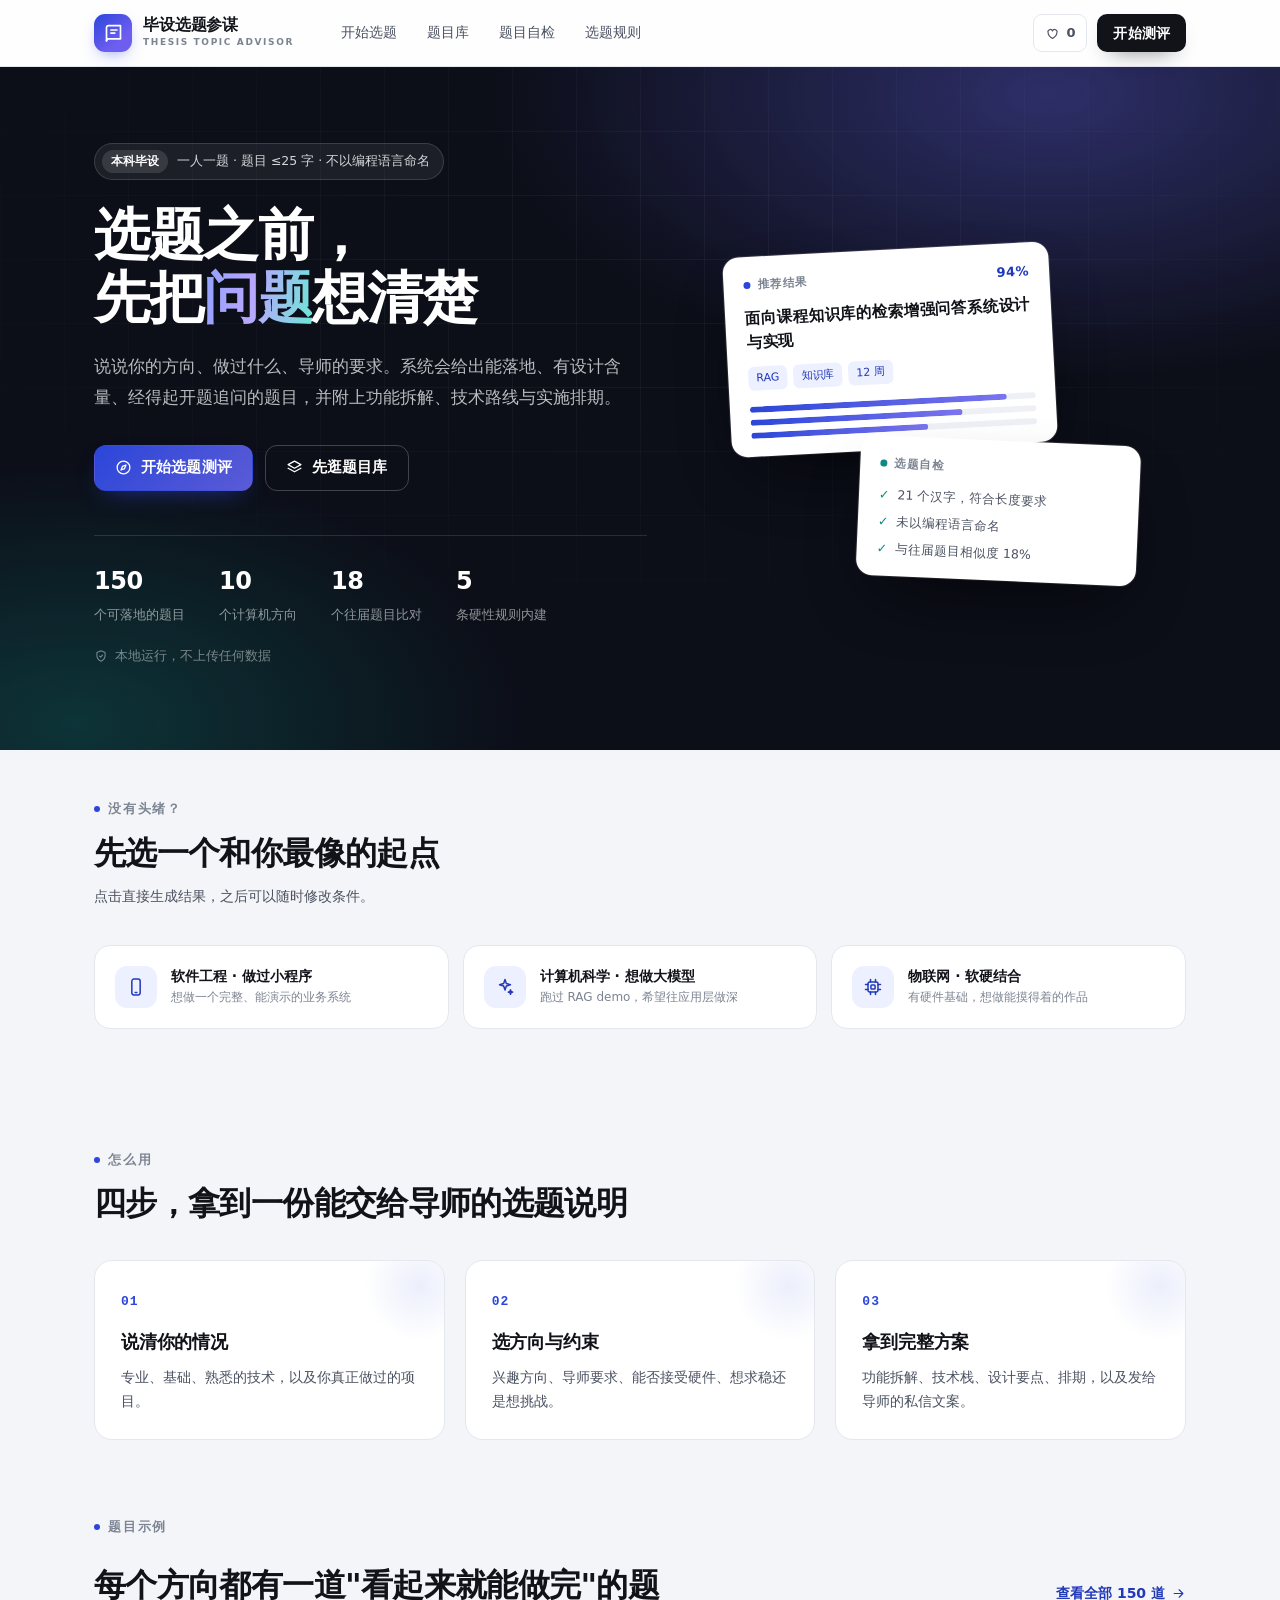
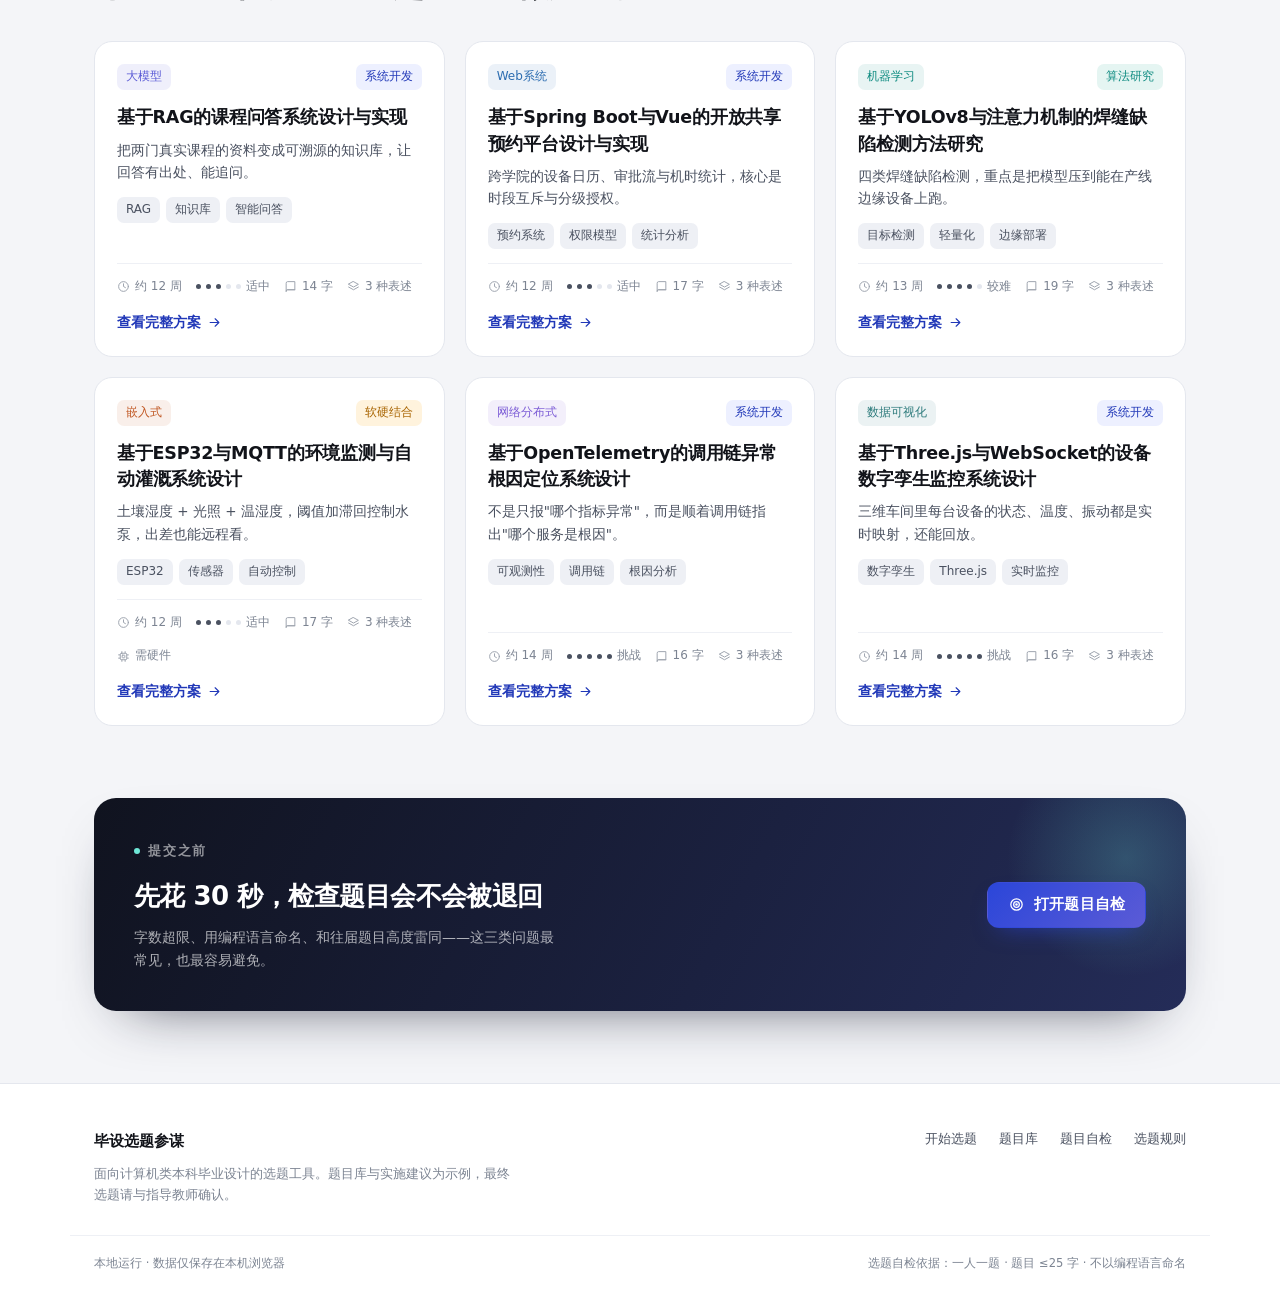
==== commit 94dc047a: "feat: 扩至150题，新增人机交互与数字媒体方向，题目表述带具体技术栈" ====
--- a/index.html
+++ b/index.html
@@ -81,6 +81,11 @@
 <script src="assets/data/topics-web-mobile-2.js"></script>
 <script src="assets/data/topics-net-iot-2.js"></script>
 <script src="assets/data/topics-sec-data-2.js"></script>
+<script src="assets/data/topics-hci-media.js"></script>
+<script src="assets/data/topics-extra-llm-ai-web.js"></script>
+<script src="assets/data/topics-extra-mobile-net-iot.js"></script>
+<script src="assets/data/topics-extra-sec-data.js"></script>
+<script src="assets/data/title-variants.js"></script>
 <script src="assets/app.js"></script>
 </body>
 </html>
--- a/assets/style.css
+++ b/assets/style.css
@@ -695,6 +695,12 @@
 }
 
 /* ---------- 打印 ---------- */
+.title-options{margin-top:22px;background:#fff;border:1px solid var(--line);border-radius:14px;padding:16px 18px}
+.to-head{display:flex;align-items:baseline;gap:10px;flex-wrap:wrap;margin-bottom:10px}
+.to-label{font-size:12px;letter-spacing:.12em;color:var(--ink-3);font-weight:700}
+.title-options .hint{margin:0}
+.title-chip{text-align:left;line-height:1.5;max-width:100%}
+
 /* ---------- 通用页面内边距 ---------- */
 .page-pad{padding-top:44px;padding-bottom:88px}
 .page-pad-lg{padding-top:70px;padding-bottom:100px}
